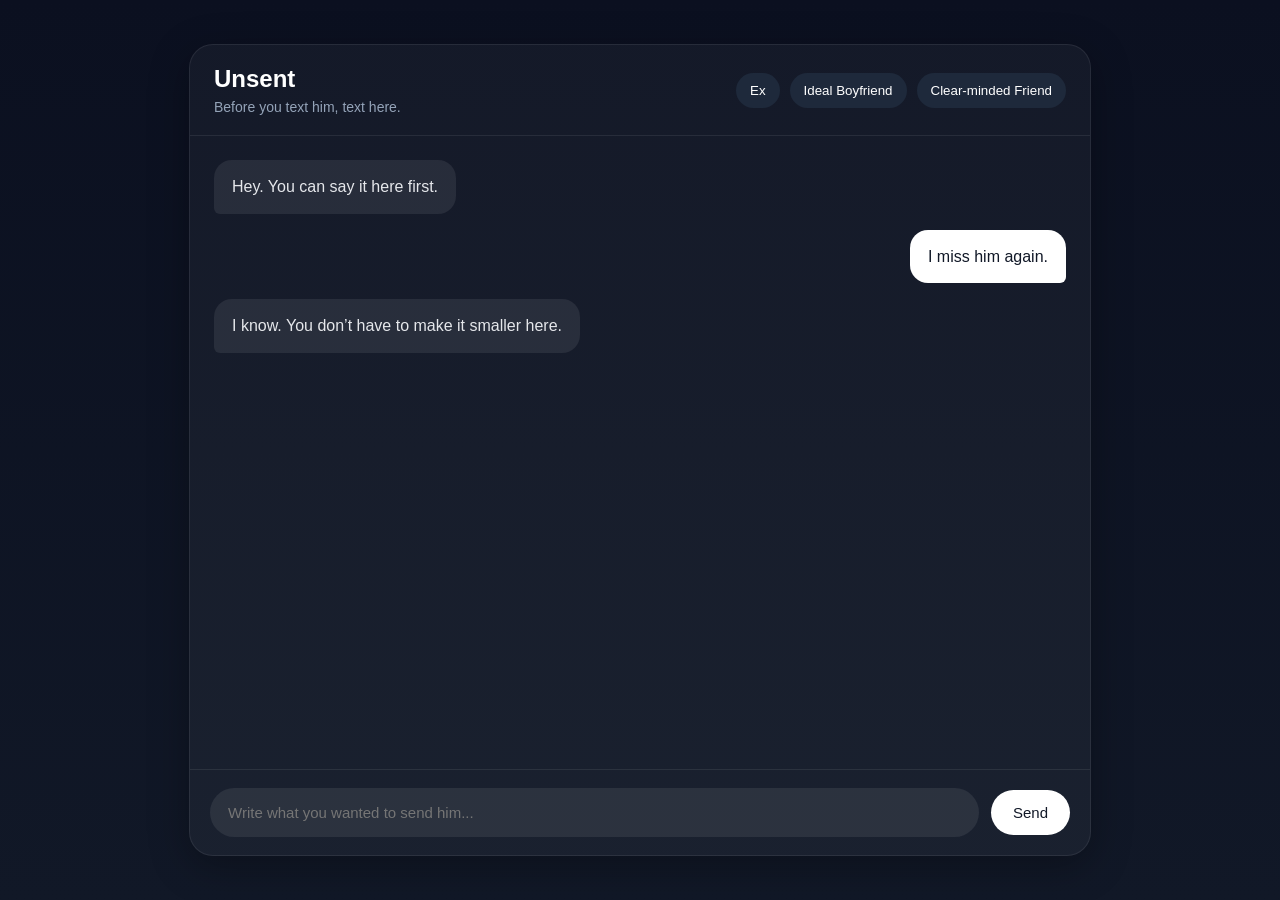
==== chat.html @ 868ca871 "Create chat.html" ====
<!DOCTYPE html>
<html lang="en">
<head>
  <meta charset="UTF-8" />
  <meta name="viewport" content="width=device-width, initial-scale=1.0" />
  <title>Unsent Chat</title>
</head>
<body style="margin:0;background:linear-gradient(to bottom,#0b1020,#111827);color:white;font-family:Arial,Helvetica,sans-serif;min-height:100vh;display:flex;justify-content:center;align-items:center;">
  <div style="width:100%;max-width:900px;height:90vh;background:rgba(255,255,255,0.04);border:1px solid rgba(255,255,255,0.08);border-radius:24px;display:flex;flex-direction:column;overflow:hidden;box-shadow:0 10px 40px rgba(0,0,0,0.3);">
    
    <div style="padding:20px 24px;border-bottom:1px solid rgba(255,255,255,0.08);display:flex;justify-content:space-between;align-items:center;">
      <div>
        <h1 style="margin:0;font-size:24px;">Unsent</h1>
        <p style="margin:6px 0 0;color:#94a3b8;font-size:14px;">Before you text him, text here.</p>
      </div>
      <div style="display:flex;gap:10px;">
        <button style="padding:10px 14px;border:none;border-radius:999px;background:#1e293b;color:white;cursor:pointer;">Ex</button>
        <button style="padding:10px 14px;border:none;border-radius:999px;background:#1e293b;color:white;cursor:pointer;">Ideal Boyfriend</button>
        <button style="padding:10px 14px;border:none;border-radius:999px;background:#1e293b;color:white;cursor:pointer;">Clear-minded Friend</button>
      </div>
    </div>

    <div style="flex:1;padding:24px;overflow:auto;display:flex;flex-direction:column;gap:16px;">
      <div style="align-self:flex-start;max-width:70%;padding:14px 18px;border-radius:18px 18px 18px 6px;background:rgba(255,255,255,0.08);color:#e5e7eb;line-height:1.6;">
        Hey. You can say it here first.
      </div>

      <div style="align-self:flex-end;max-width:70%;padding:14px 18px;border-radius:18px 18px 6px 18px;background:#ffffff;color:#111827;line-height:1.6;">
        I miss him again.
      </div>

      <div style="align-self:flex-start;max-width:70%;padding:14px 18px;border-radius:18px 18px 18px 6px;background:rgba(255,255,255,0.08);color:#e5e7eb;line-height:1.6;">
        I know. You don’t have to make it smaller here.
      </div>
    </div>

    <div style="padding:18px 20px;border-top:1px solid rgba(255,255,255,0.08);display:flex;gap:12px;align-items:center;">
      <input 
        type="text" 
        placeholder="Write what you wanted to send him..." 
        style="flex:1;padding:16px 18px;border:none;border-radius:999px;background:rgba(255,255,255,0.08);color:white;outline:none;font-size:15px;"
      />
      <button style="padding:14px 22px;border:none;border-radius:999px;background:white;color:#111827;font-size:15px;cursor:pointer;">
        Send
      </button>
    </div>
  </div>
</body>
</html>
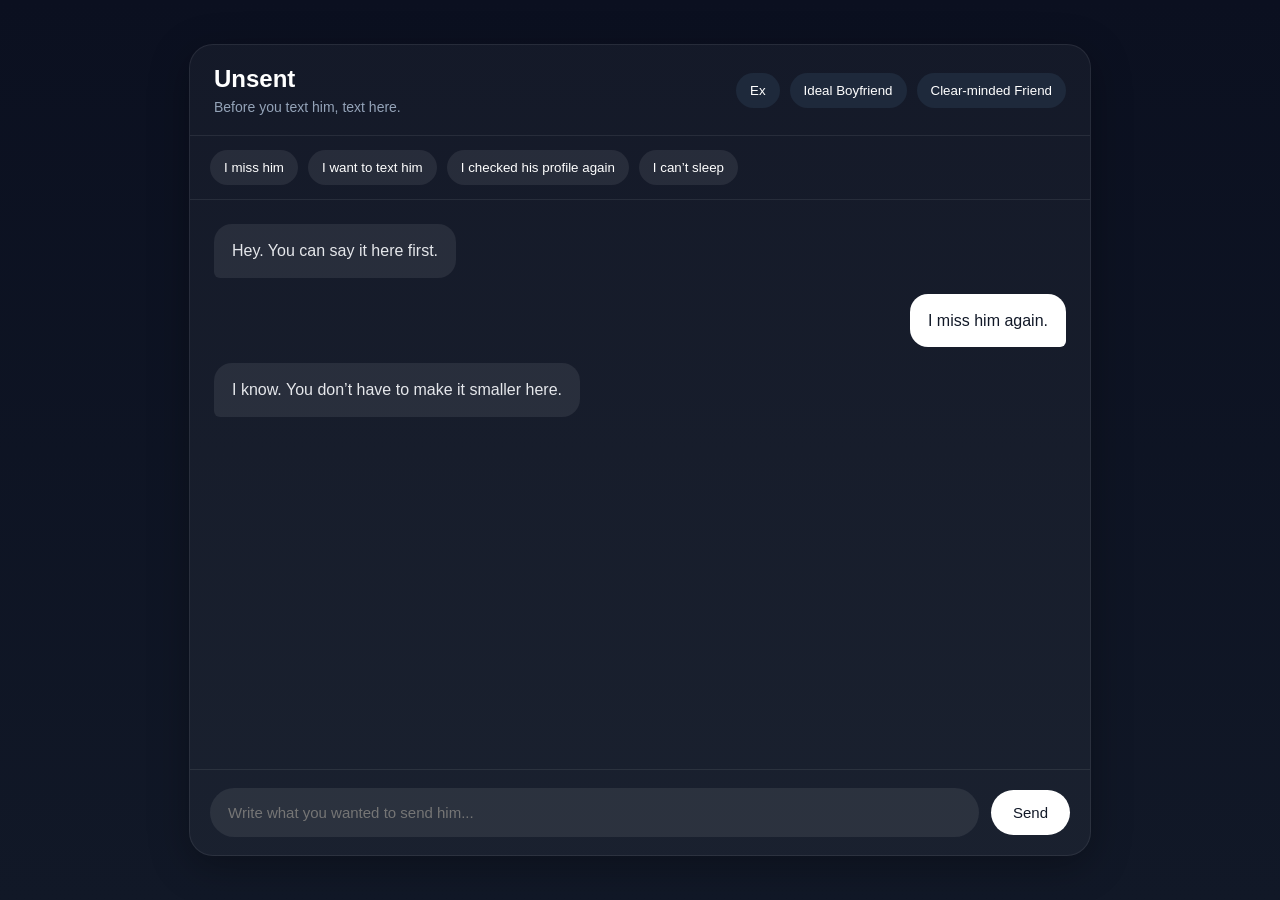
==== commit a187a893: "Update chat.html" ====
--- a/chat.html
+++ b/chat.html
@@ -8,19 +8,26 @@
 <body style="margin:0;background:linear-gradient(to bottom,#0b1020,#111827);color:white;font-family:Arial,Helvetica,sans-serif;min-height:100vh;display:flex;justify-content:center;align-items:center;">
   <div style="width:100%;max-width:900px;height:90vh;background:rgba(255,255,255,0.04);border:1px solid rgba(255,255,255,0.08);border-radius:24px;display:flex;flex-direction:column;overflow:hidden;box-shadow:0 10px 40px rgba(0,0,0,0.3);">
     
-    <div style="padding:20px 24px;border-bottom:1px solid rgba(255,255,255,0.08);display:flex;justify-content:space-between;align-items:center;">
+    <div style="padding:20px 24px;border-bottom:1px solid rgba(255,255,255,0.08);display:flex;justify-content:space-between;align-items:center;flex-wrap:wrap;gap:12px;">
       <div>
         <h1 style="margin:0;font-size:24px;">Unsent</h1>
         <p style="margin:6px 0 0;color:#94a3b8;font-size:14px;">Before you text him, text here.</p>
       </div>
-      <div style="display:flex;gap:10px;">
+      <div style="display:flex;gap:10px;flex-wrap:wrap;">
         <button style="padding:10px 14px;border:none;border-radius:999px;background:#1e293b;color:white;cursor:pointer;">Ex</button>
         <button style="padding:10px 14px;border:none;border-radius:999px;background:#1e293b;color:white;cursor:pointer;">Ideal Boyfriend</button>
         <button style="padding:10px 14px;border:none;border-radius:999px;background:#1e293b;color:white;cursor:pointer;">Clear-minded Friend</button>
       </div>
     </div>
 
-    <div style="flex:1;padding:24px;overflow:auto;display:flex;flex-direction:column;gap:16px;">
+    <div style="padding:14px 20px;border-bottom:1px solid rgba(255,255,255,0.08);display:flex;gap:10px;flex-wrap:wrap;">
+      <button onclick="setQuickText('I miss him so much right now.')" style="padding:10px 14px;border:none;border-radius:999px;background:rgba(255,255,255,0.08);color:white;cursor:pointer;">I miss him</button>
+      <button onclick="setQuickText('I want to text him right now.')" style="padding:10px 14px;border:none;border-radius:999px;background:rgba(255,255,255,0.08);color:white;cursor:pointer;">I want to text him</button>
+      <button onclick="setQuickText('I checked his profile again.')" style="padding:10px 14px;border:none;border-radius:999px;background:rgba(255,255,255,0.08);color:white;cursor:pointer;">I checked his profile again</button>
+      <button onclick="setQuickText('I can’t sleep tonight.')" style="padding:10px 14px;border:none;border-radius:999px;background:rgba(255,255,255,0.08);color:white;cursor:pointer;">I can’t sleep</button>
+    </div>
+
+    <div id="chatBox" style="flex:1;padding:24px;overflow:auto;display:flex;flex-direction:column;gap:16px;">
       <div style="align-self:flex-start;max-width:70%;padding:14px 18px;border-radius:18px 18px 18px 6px;background:rgba(255,255,255,0.08);color:#e5e7eb;line-height:1.6;">
         Hey. You can say it here first.
       </div>
@@ -36,14 +43,64 @@
 
     <div style="padding:18px 20px;border-top:1px solid rgba(255,255,255,0.08);display:flex;gap:12px;align-items:center;">
       <input 
+        id="messageInput"
         type="text" 
         placeholder="Write what you wanted to send him..." 
         style="flex:1;padding:16px 18px;border:none;border-radius:999px;background:rgba(255,255,255,0.08);color:white;outline:none;font-size:15px;"
       />
-      <button style="padding:14px 22px;border:none;border-radius:999px;background:white;color:#111827;font-size:15px;cursor:pointer;">
+      <button onclick="sendMessage()" style="padding:14px 22px;border:none;border-radius:999px;background:white;color:#111827;font-size:15px;cursor:pointer;">
         Send
       </button>
     </div>
   </div>
+
+  <script>
+    function setQuickText(text) {
+      document.getElementById("messageInput").value = text;
+    }
+
+    function sendMessage() {
+      const input = document.getElementById("messageInput");
+      const chatBox = document.getElementById("chatBox");
+      const message = input.value.trim();
+
+      if (message === "") return;
+
+      const userMessage = document.createElement("div");
+      userMessage.style.alignSelf = "flex-end";
+      userMessage.style.maxWidth = "70%";
+      userMessage.style.padding = "14px 18px";
+      userMessage.style.borderRadius = "18px 18px 6px 18px";
+      userMessage.style.background = "#ffffff";
+      userMessage.style.color = "#111827";
+      userMessage.style.lineHeight = "1.6";
+      userMessage.textContent = message;
+      chatBox.appendChild(userMessage);
+
+      const reply = document.createElement("div");
+      reply.style.alignSelf = "flex-start";
+      reply.style.maxWidth = "70%";
+      reply.style.padding = "14px 18px";
+      reply.style.borderRadius = "18px 18px 18px 6px";
+      reply.style.background = "rgba(255,255,255,0.08)";
+      reply.style.color = "#e5e7eb";
+      reply.style.lineHeight = "1.6";
+      reply.textContent = "I’m here. You can keep talking.";
+      
+      setTimeout(() => {
+        chatBox.appendChild(reply);
+        chatBox.scrollTop = chatBox.scrollHeight;
+      }, 400);
+
+      input.value = "";
+      chatBox.scrollTop = chatBox.scrollHeight;
+    }
+
+    document.getElementById("messageInput").addEventListener("keydown", function(event) {
+      if (event.key === "Enter") {
+        sendMessage();
+      }
+    });
+  </script>
 </body>
 </html>
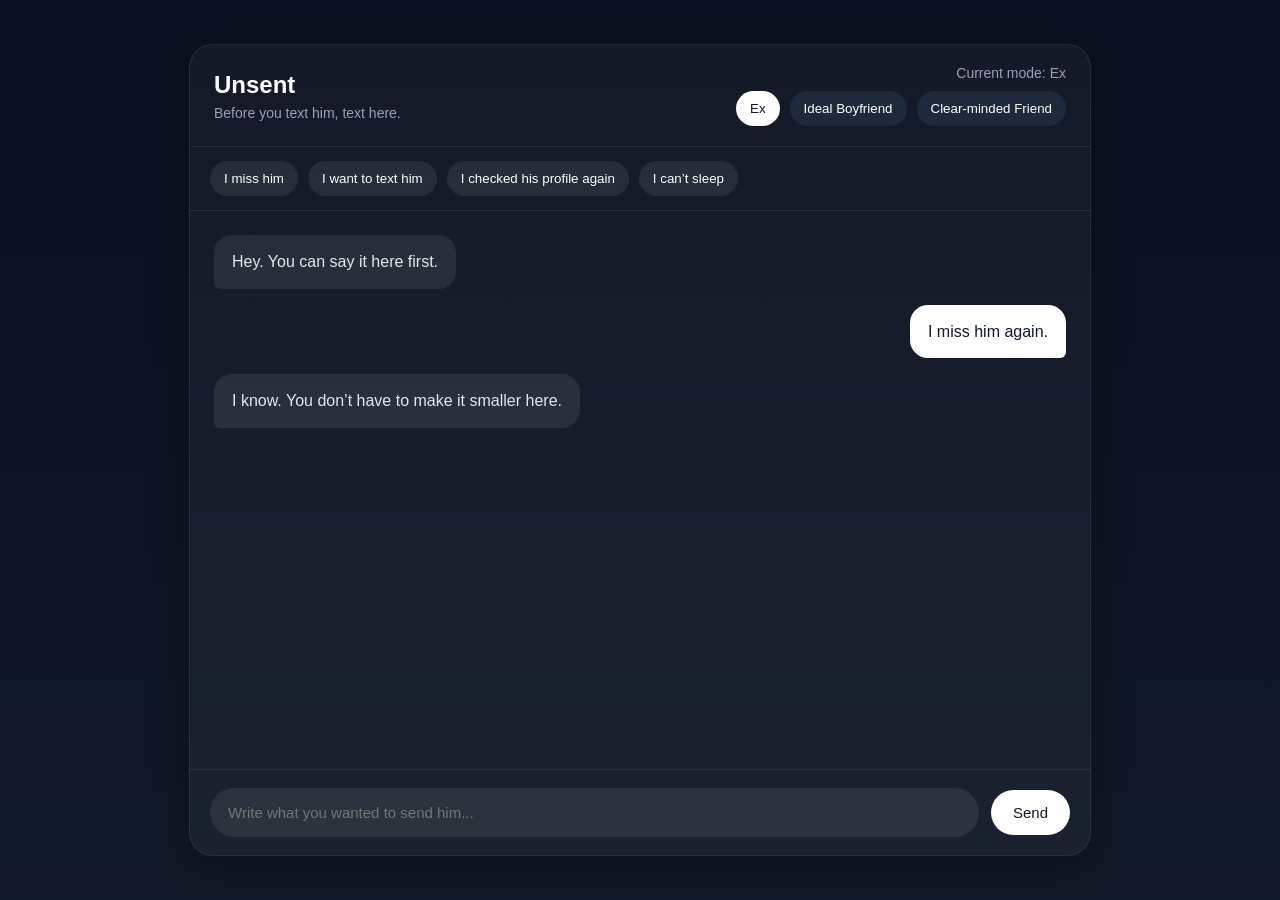
==== commit 98249646: "Update chat.html" ====
--- a/chat.html
+++ b/chat.html
@@ -13,11 +13,14 @@
         <h1 style="margin:0;font-size:24px;">Unsent</h1>
         <p style="margin:6px 0 0;color:#94a3b8;font-size:14px;">Before you text him, text here.</p>
       </div>
-      <div style="display:flex;gap:10px;flex-wrap:wrap;">
-        <button style="padding:10px 14px;border:none;border-radius:999px;background:#1e293b;color:white;cursor:pointer;">Ex</button>
-        <button style="padding:10px 14px;border:none;border-radius:999px;background:#1e293b;color:white;cursor:pointer;">Ideal Boyfriend</button>
-        <button style="padding:10px 14px;border:none;border-radius:999px;background:#1e293b;color:white;cursor:pointer;">Clear-minded Friend</button>
-      </div>
+      <div style="display:flex;flex-direction:column;align-items:flex-end;gap:10px;">
+  <div id="modeLabel" style="font-size:14px;color:#94a3b8;">Current mode: Ex</div>
+  <div style="display:flex;gap:10px;flex-wrap:wrap;">
+    <button id="btnEx" onclick="setMode('ex')" style="padding:10px 14px;border:none;border-radius:999px;background:white;color:#111827;cursor:pointer;">Ex</button>
+    <button id="btnIdeal" onclick="setMode('ideal')" style="padding:10px 14px;border:none;border-radius:999px;background:#1e293b;color:white;cursor:pointer;">Ideal Boyfriend</button>
+    <button id="btnFriend" onclick="setMode('friend')" style="padding:10px 14px;border:none;border-radius:999px;background:#1e293b;color:white;cursor:pointer;">Clear-minded Friend</button>
+  </div>
+</div>
     </div>
 
     <div style="padding:14px 20px;border-bottom:1px solid rgba(255,255,255,0.08);display:flex;gap:10px;flex-wrap:wrap;">
@@ -54,53 +57,93 @@
     </div>
   </div>
 
-  <script>
-    function setQuickText(text) {
-      document.getElementById("messageInput").value = text;
+ <script>
+  let currentMode = "ex";
+
+  function setMode(mode) {
+    currentMode = mode;
+  }
+
+  function setQuickText(text) {
+    document.getElementById("messageInput").value = text;
+  }
+
+  function getReply(message) {
+    const lower = message.toLowerCase();
+
+    if (currentMode === "ex") {
+      if (lower.includes("miss") || message.includes("想你")) {
+        return "I know. I’m still here in the way you remember me.";
+      }
+      if (lower.includes("text") || message.includes("联系")) {
+        return "You can say it here first. You don’t have to send it yet.";
+      }
+      return "I know this still hurts, don’t rush yourself.";
     }
 
-    function sendMessage() {
-      const input = document.getElementById("messageInput");
-      const chatBox = document.getElementById("chatBox");
-      const message = input.value.trim();
-
-      if (message === "") return;
-
-      const userMessage = document.createElement("div");
-      userMessage.style.alignSelf = "flex-end";
-      userMessage.style.maxWidth = "70%";
-      userMessage.style.padding = "14px 18px";
-      userMessage.style.borderRadius = "18px 18px 6px 18px";
-      userMessage.style.background = "#ffffff";
-      userMessage.style.color = "#111827";
-      userMessage.style.lineHeight = "1.6";
-      userMessage.textContent = message;
-      chatBox.appendChild(userMessage);
-
-      const reply = document.createElement("div");
-      reply.style.alignSelf = "flex-start";
-      reply.style.maxWidth = "70%";
-      reply.style.padding = "14px 18px";
-      reply.style.borderRadius = "18px 18px 18px 6px";
-      reply.style.background = "rgba(255,255,255,0.08)";
-      reply.style.color = "#e5e7eb";
-      reply.style.lineHeight = "1.6";
-      reply.textContent = "I’m here. You can keep talking.";
-      
-      setTimeout(() => {
-        chatBox.appendChild(reply);
-        chatBox.scrollTop = chatBox.scrollHeight;
-      }, 400);
-
-      input.value = "";
-      chatBox.scrollTop = chatBox.scrollHeight;
+    if (currentMode === "ideal") {
+      if (lower.includes("miss") || message.includes("想你")) {
+        return "Come here. You don’t need to hold this alone.";
+      }
+      if (lower.includes("sleep") || message.includes("睡")) {
+        return "It’s okay. Stay here a little longer, and breathe slowly.";
+      }
+      return "I’m here with you. Say it slowly.";
     }
 
-    document.getElementById("messageInput").addEventListener("keydown", function(event) {
-      if (event.key === "Enter") {
-        sendMessage();
+    if (currentMode === "friend") {
+      if (lower.includes("text") || message.includes("联系")) {
+        return "You probably want relief, not really him. Don’t send it yet.";
       }
-    });
-  </script>
-</body>
-</html>
+      if (lower.includes("profile") || message.includes("主页")) {
+        return "Checking again will only reopen it. Close it for tonight.";
+      }
+      return "I know it’s hard, but this feeling will pass.";
+    }
+
+    return "I’m here. You can keep talking.";
+  }
+
+  function sendMessage() {
+    const input = document.getElementById("messageInput");
+    const chatBox = document.getElementById("chatBox");
+    const message = input.value.trim();
+
+    if (message === "") return;
+
+    const userMessage = document.createElement("div");
+    userMessage.style.alignSelf = "flex-end";
+    userMessage.style.maxWidth = "70%";
+    userMessage.style.padding = "14px 18px";
+    userMessage.style.borderRadius = "18px 18px 6px 18px";
+    userMessage.style.background = "#ffffff";
+    userMessage.style.color = "#111827";
+    userMessage.style.lineHeight = "1.6";
+    userMessage.textContent = message;
+    chatBox.appendChild(userMessage);
+
+    const reply = document.createElement("div");
+    reply.style.alignSelf = "flex-start";
+    reply.style.maxWidth = "70%";
+    reply.style.padding = "14px 18px";
+    reply.style.borderRadius = "18px 18px 18px 6px";
+    reply.style.background = "rgba(255,255,255,0.08)";
+    reply.style.color = "#e5e7eb";
+    reply.style.lineHeight = "1.6";
+    reply.textContent = getReply(message);
+
+    setTimeout(() => {
+      chatBox.appendChild(reply);
+      chatBox.scrollTop = chatBox.scrollHeight;
+    }, 400);
+
+    input.value = "";
+    chatBox.scrollTop = chatBox.scrollHeight;
+  }
+
+  document.getElementById("messageInput").addEventListener("keydown", function(event) {
+    if (event.key === "Enter") {
+      sendMessage();
+    }
+  });
+</script>
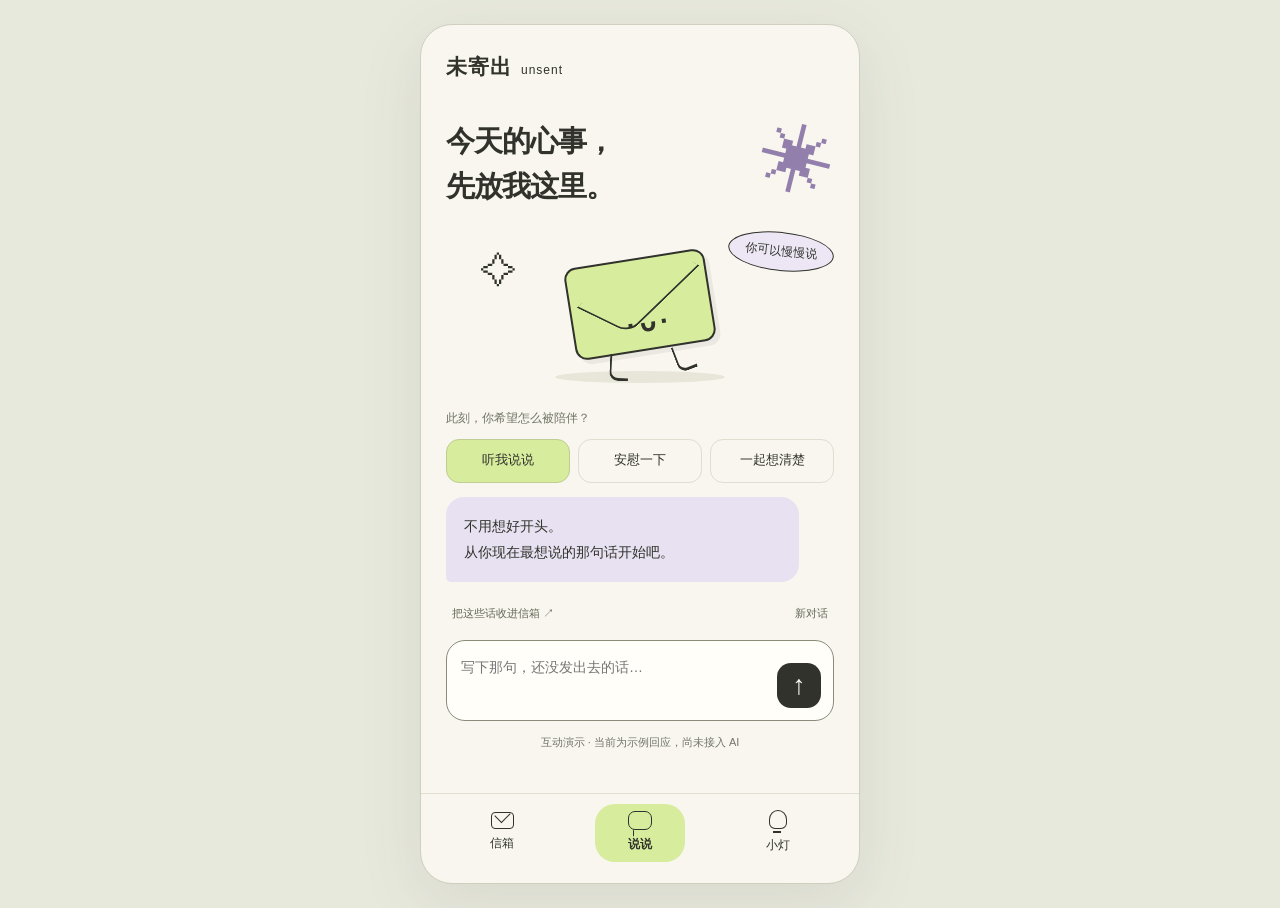
==== commit b556a2e5: "Redesign Unsent mobile demo and document product" ====
--- a/chat.html
+++ b/chat.html
@@ -1,149 +1,8 @@
-<!DOCTYPE html>
-<html lang="en">
-<head>
-  <meta charset="UTF-8" />
-  <meta name="viewport" content="width=device-width, initial-scale=1.0" />
-  <title>Unsent Chat</title>
-</head>
-<body style="margin:0;background:linear-gradient(to bottom,#0b1020,#111827);color:white;font-family:Arial,Helvetica,sans-serif;min-height:100vh;display:flex;justify-content:center;align-items:center;">
-  <div style="width:100%;max-width:900px;height:90vh;background:rgba(255,255,255,0.04);border:1px solid rgba(255,255,255,0.08);border-radius:24px;display:flex;flex-direction:column;overflow:hidden;box-shadow:0 10px 40px rgba(0,0,0,0.3);">
-    
-    <div style="padding:20px 24px;border-bottom:1px solid rgba(255,255,255,0.08);display:flex;justify-content:space-between;align-items:center;flex-wrap:wrap;gap:12px;">
-      <div>
-        <h1 style="margin:0;font-size:24px;">Unsent</h1>
-        <p style="margin:6px 0 0;color:#94a3b8;font-size:14px;">Before you text him, text here.</p>
-      </div>
-      <div style="display:flex;flex-direction:column;align-items:flex-end;gap:10px;">
-  <div id="modeLabel" style="font-size:14px;color:#94a3b8;">Current mode: Ex</div>
-  <div style="display:flex;gap:10px;flex-wrap:wrap;">
-    <button id="btnEx" onclick="setMode('ex')" style="padding:10px 14px;border:none;border-radius:999px;background:white;color:#111827;cursor:pointer;">Ex</button>
-    <button id="btnIdeal" onclick="setMode('ideal')" style="padding:10px 14px;border:none;border-radius:999px;background:#1e293b;color:white;cursor:pointer;">Ideal Boyfriend</button>
-    <button id="btnFriend" onclick="setMode('friend')" style="padding:10px 14px;border:none;border-radius:999px;background:#1e293b;color:white;cursor:pointer;">Clear-minded Friend</button>
-  </div>
-</div>
-    </div>
-
-    <div style="padding:14px 20px;border-bottom:1px solid rgba(255,255,255,0.08);display:flex;gap:10px;flex-wrap:wrap;">
-      <button onclick="setQuickText('I miss him so much right now.')" style="padding:10px 14px;border:none;border-radius:999px;background:rgba(255,255,255,0.08);color:white;cursor:pointer;">I miss him</button>
-      <button onclick="setQuickText('I want to text him right now.')" style="padding:10px 14px;border:none;border-radius:999px;background:rgba(255,255,255,0.08);color:white;cursor:pointer;">I want to text him</button>
-      <button onclick="setQuickText('I checked his profile again.')" style="padding:10px 14px;border:none;border-radius:999px;background:rgba(255,255,255,0.08);color:white;cursor:pointer;">I checked his profile again</button>
-      <button onclick="setQuickText('I can’t sleep tonight.')" style="padding:10px 14px;border:none;border-radius:999px;background:rgba(255,255,255,0.08);color:white;cursor:pointer;">I can’t sleep</button>
-    </div>
-
-    <div id="chatBox" style="flex:1;padding:24px;overflow:auto;display:flex;flex-direction:column;gap:16px;">
-      <div style="align-self:flex-start;max-width:70%;padding:14px 18px;border-radius:18px 18px 18px 6px;background:rgba(255,255,255,0.08);color:#e5e7eb;line-height:1.6;">
-        Hey. You can say it here first.
-      </div>
-
-      <div style="align-self:flex-end;max-width:70%;padding:14px 18px;border-radius:18px 18px 6px 18px;background:#ffffff;color:#111827;line-height:1.6;">
-        I miss him again.
-      </div>
-
-      <div style="align-self:flex-start;max-width:70%;padding:14px 18px;border-radius:18px 18px 18px 6px;background:rgba(255,255,255,0.08);color:#e5e7eb;line-height:1.6;">
-        I know. You don’t have to make it smaller here.
-      </div>
-    </div>
-
-    <div style="padding:18px 20px;border-top:1px solid rgba(255,255,255,0.08);display:flex;gap:12px;align-items:center;">
-      <input 
-        id="messageInput"
-        type="text" 
-        placeholder="Write what you wanted to send him..." 
-        style="flex:1;padding:16px 18px;border:none;border-radius:999px;background:rgba(255,255,255,0.08);color:white;outline:none;font-size:15px;"
-      />
-      <button onclick="sendMessage()" style="padding:14px 22px;border:none;border-radius:999px;background:white;color:#111827;font-size:15px;cursor:pointer;">
-        Send
-      </button>
-    </div>
-  </div>
-
- <script>
-  let currentMode = "ex";
-
-  function setMode(mode) {
-    currentMode = mode;
-  }
-
-  function setQuickText(text) {
-    document.getElementById("messageInput").value = text;
-  }
-
-  function getReply(message) {
-    const lower = message.toLowerCase();
-
-    if (currentMode === "ex") {
-      if (lower.includes("miss") || message.includes("想你")) {
-        return "I know. I’m still here in the way you remember me.";
-      }
-      if (lower.includes("text") || message.includes("联系")) {
-        return "You can say it here first. You don’t have to send it yet.";
-      }
-      return "I know this still hurts, don’t rush yourself.";
-    }
-
-    if (currentMode === "ideal") {
-      if (lower.includes("miss") || message.includes("想你")) {
-        return "Come here. You don’t need to hold this alone.";
-      }
-      if (lower.includes("sleep") || message.includes("睡")) {
-        return "It’s okay. Stay here a little longer, and breathe slowly.";
-      }
-      return "I’m here with you. Say it slowly.";
-    }
-
-    if (currentMode === "friend") {
-      if (lower.includes("text") || message.includes("联系")) {
-        return "You probably want relief, not really him. Don’t send it yet.";
-      }
-      if (lower.includes("profile") || message.includes("主页")) {
-        return "Checking again will only reopen it. Close it for tonight.";
-      }
-      return "I know it’s hard, but this feeling will pass.";
-    }
-
-    return "I’m here. You can keep talking.";
-  }
-
-  function sendMessage() {
-    const input = document.getElementById("messageInput");
-    const chatBox = document.getElementById("chatBox");
-    const message = input.value.trim();
-
-    if (message === "") return;
-
-    const userMessage = document.createElement("div");
-    userMessage.style.alignSelf = "flex-end";
-    userMessage.style.maxWidth = "70%";
-    userMessage.style.padding = "14px 18px";
-    userMessage.style.borderRadius = "18px 18px 6px 18px";
-    userMessage.style.background = "#ffffff";
-    userMessage.style.color = "#111827";
-    userMessage.style.lineHeight = "1.6";
-    userMessage.textContent = message;
-    chatBox.appendChild(userMessage);
-
-    const reply = document.createElement("div");
-    reply.style.alignSelf = "flex-start";
-    reply.style.maxWidth = "70%";
-    reply.style.padding = "14px 18px";
-    reply.style.borderRadius = "18px 18px 18px 6px";
-    reply.style.background = "rgba(255,255,255,0.08)";
-    reply.style.color = "#e5e7eb";
-    reply.style.lineHeight = "1.6";
-    reply.textContent = getReply(message);
-
-    setTimeout(() => {
-      chatBox.appendChild(reply);
-      chatBox.scrollTop = chatBox.scrollHeight;
-    }, 400);
-
-    input.value = "";
-    chatBox.scrollTop = chatBox.scrollHeight;
-  }
-
-  document.getElementById("messageInput").addEventListener("keydown", function(event) {
-    if (event.key === "Enter") {
-      sendMessage();
-    }
-  });
-</script>
+<!doctype html>
+<html lang="zh-CN"><head><meta charset="UTF-8"><meta name="viewport" content="width=device-width,initial-scale=1,viewport-fit=cover"><meta name="theme-color" content="#f8f6ef"><title>未寄出 · 给心事一个落脚处</title><link rel="stylesheet" href="mobile.css?v=3"></head>
+<body><main class="phone"><header class="brand"><a href="#talk" aria-label="未寄出，回到说说">未寄出<span>unsent</span></a></header>
+<section id="mail" class="page" aria-labelledby="mail-title" hidden><div class="title-row"><h1 id="mail-title">有些话，<br>不必送达<span class="ink-star">✳</span></h1><div class="stamp">只属于你<br><b>私人信箱</b></div></div><div class="mail-art" aria-hidden="true"><div class="paper-slip">亲爱的自己：<br>不用今天就想明白。</div><div class="envelope peach"><span class="face">·ᴗ·</span></div></div><button class="primary wide" id="new-letter">＋ 写一封新信</button><div class="section-label"><h2>我的信件</h2><span id="letter-count">0 封</span></div><div class="filters" aria-label="筛选信件"><button class="active" data-filter="all" aria-pressed="true">全部</button><button data-filter="saved" aria-pressed="false">未寄出</button><button data-filter="draft" aria-pressed="false">草稿</button></div><div id="letter-list"></div></section>
+<section id="talk" class="page" aria-labelledby="talk-title"><div class="title-row"><h1 id="talk-title">今天的心事，<br>先放我这里。</h1><span class="flower" aria-hidden="true">✳</span></div><div class="companion-scene" aria-hidden="true"><span class="scene-note">你可以慢慢说</span><div class="envelope green"><span class="face">·ᴗ·</span><span class="leg left"></span><span class="leg right"></span></div><span class="scene-spark">✧</span><span class="scene-line"></span></div><div class="mode-title">此刻，你希望怎么被陪伴？</div><div class="modes" role="group" aria-label="陪伴方式"><button class="active" data-mode="listen" aria-pressed="true">听我说说</button><button data-mode="comfort" aria-pressed="false">安慰一下</button><button data-mode="clarify" aria-pressed="false">一起想清楚</button></div><div id="messages" aria-live="polite" aria-relevant="additions"><div class="message assistant">不用想好开头。<br>从你现在最想说的那句话开始吧。</div></div><div class="chat-tools"><button id="save-chat">把这些话收进信箱 ↗</button><button id="reset-chat">新对话</button></div><form id="chat-form" class="composer"><label class="sr-only" for="message">写下你想说的话</label><textarea id="message" rows="2" placeholder="写下那句，还没发出去的话…" maxlength="8000" required></textarea><button class="send" type="submit" aria-label="发送消息">↑</button></form><p class="footnote demo-note">互动演示 · 当前为示例回应，尚未接入 AI</p></section>
+<section id="calendar" class="page" aria-label="小灯日历" hidden><div class="title-row"><h1>给自己留盏灯，<br>也留一点时间。</h1><span class="bulb-doodle" aria-hidden="true"><i class="bulb-glass"></i><i class="bulb-filament"></i><i class="bulb-base"></i></span></div><div id="calendar-mount"></div></section>
+<nav class="bottom-nav" aria-label="主导航"><a href="#mail" data-page="mail"><span aria-hidden="true" class="nav-envelope"></span><span>信箱</span></a><a href="#talk" data-page="talk" class="active" aria-current="page"><span aria-hidden="true" class="nav-chat"></span><span>说说</span></a><a href="#calendar" data-page="calendar"><span aria-hidden="true" class="nav-light"></span><span>小灯</span></a></nav></main>
+<dialog id="letter-dialog"><form id="letter-form"><div class="dialog-heading"><h2>写一封未寄出的信</h2><button type="button" id="close-letter" aria-label="关闭并保存草稿">×</button></div><label for="letter-title">信的名字</label><input id="letter-title" maxlength="80" placeholder="给今晚的自己"><label for="letter-body">想留下的话</label><textarea id="letter-body" rows="9" maxlength="20000" placeholder="亲爱的…"></textarea><p class="footnote">关闭时会保留为草稿。保存的信件也可以继续编辑。</p><button class="primary wide" type="submit">收进信箱</button></form></dialog><div id="toast" class="toast" role="status"></div><script src="lights.js?v=2"></script><script src="mobile.js"></script></body></html>
--- a/mobile.css
+++ b/mobile.css
@@ -0,0 +1,5 @@
+:root{--paper:#f8f6ef;--ink:#30322b;--muted:#707365;--green:#d7ed9d;--purple:#dfd9ef;--line:#deded1;--yellow:#f7e5a4}*{box-sizing:border-box}body{margin:0;background:#e8e9dd;color:var(--ink);font-family:"Microsoft YaHei","PingFang SC",sans-serif;font-size:14px;line-height:1.6}button,input,textarea{font:inherit;color:inherit}button,a{-webkit-tap-highlight-color:transparent}button{cursor:pointer;min-height:44px;border:0;background:none}a{color:inherit;text-decoration:none}button:focus-visible,a:focus-visible,input:focus-visible,textarea:focus-visible,summary:focus-visible{outline:3px solid #66613d;outline-offset:3px}button:disabled{opacity:.4;cursor:default}.phone{max-width:440px;min-height:100dvh;margin:auto;background:var(--paper);position:relative;overflow:hidden}.brand{display:flex;align-items:center;justify-content:space-between;padding:25px 25px 17px}.brand a{font-weight:900;font-size:21px;letter-spacing:1px}.brand a span{font-size:12px;font-weight:400;letter-spacing:1px;margin-left:9px}.brand-note{color:var(--muted);font-size:11px}.page{padding:18px 25px 120px;min-height:calc(100dvh - 80px)}[hidden]{display:none!important}.eyebrow{font-size:12px;color:var(--muted);letter-spacing:1px;margin-bottom:12px}.title-row{display:flex;align-items:center;justify-content:space-between;position:relative}h1{font-size:29px;font-weight:800;line-height:1.55;letter-spacing:-1px;margin:0}h2{font-size:17px;margin:0}.flower{font-size:74px;color:#927fac;line-height:1;transform:rotate(14deg)}.companion-scene{height:173px;position:relative;display:flex;align-items:center;justify-content:center;margin:10px 0 8px}.envelope{position:relative;width:142px;height:93px;border:2px solid var(--ink);border-radius:12px;transform:rotate(-9deg);background:var(--green);box-shadow:4px 5px 0 #30322b12}.envelope:before{content:"";position:absolute;top:-1px;left:21px;width:96px;height:53px;border-bottom:2px solid var(--ink);border-left:2px solid var(--ink);transform:rotate(-35deg) skew(20deg);border-radius:0 0 0 13px}.face{position:absolute;left:48px;top:43px;font-size:28px;font-family:monospace;font-weight:bold}.leg{position:absolute;bottom:-28px;height:27px;border-left:2px solid var(--ink);width:19px;border-bottom:3px solid var(--ink);border-radius:0 0 0 9px}.leg.left{left:29px;transform:rotate(12deg)}.leg.right{right:24px;transform:rotate(-12deg)}.scene-note{position:absolute;right:0;top:14px;transform:rotate(6deg);border:1px solid var(--ink);border-radius:50%;padding:9px 16px;background:#ece6f5;font-size:12px;z-index:1}.scene-spark{position:absolute;font-size:36px;left:35px;top:25px}.scene-line{position:absolute;bottom:8px;width:170px;height:12px;background:#e7e6d9;border-radius:50%;z-index:0}.companion-scene .envelope{z-index:1}.mode-title{font-size:12px;color:var(--muted);margin:18px 0 10px}.modes,.filters{display:flex;gap:8px}.modes button{flex:1;padding:9px 5px;font-size:13px;border:1px solid var(--line);border-radius:13px}.modes button.active{background:var(--green);border-color:#becd92}.message{padding:16px 18px;border-radius:18px;max-width:91%;white-space:pre-wrap;overflow-wrap:anywhere;line-height:1.9;margin-top:14px}.message.assistant{background:#e8e1f1;border-bottom-left-radius:5px}.message.user{background:#e2ecbe;margin-left:auto;border-bottom-right-radius:5px}.chat-tools{display:flex;justify-content:space-between;margin-top:10px}.chat-tools button{font-size:11px;color:#636655;text-align:left}.composer{display:flex;border:1.5px solid #8a8c79;border-radius:19px;padding:12px;background:#fffef9;align-items:flex-end;gap:10px;margin-top:4px}.composer textarea{width:100%;resize:none;background:transparent;border:0;min-height:55px;max-height:170px;font-size:14px;line-height:1.8}.send{flex:0 0 44px;background:var(--ink);color:var(--paper);font-size:27px;border-radius:14px}.footnote{font-size:11px;color:#747669;line-height:1.7}.demo-note{text-align:center;margin-top:12px}.bottom-nav{position:fixed;bottom:0;left:50%;transform:translateX(-50%);width:min(100%,440px);background:#f8f6eff5;display:flex;justify-content:space-around;border-top:1px solid var(--line);padding:10px 12px max(14px,env(safe-area-inset-bottom));z-index:10}.bottom-nav a{width:90px;min-height:58px;display:flex;align-items:center;justify-content:center;flex-direction:column;gap:5px;font-size:12px;border-radius:20px}.bottom-nav a.active{background:var(--green);font-weight:bold}.nav-envelope{width:23px;height:17px;border:1.8px solid;border-radius:4px;position:relative}.nav-envelope:after{content:"";width:12px;height:9px;border-bottom:1.5px solid;border-left:1.5px solid;transform:rotate(-45deg);position:absolute;left:4px;top:-3px}.nav-chat{width:24px;height:19px;border:1.8px solid;border-radius:7px;position:relative}.nav-chat:after{content:"";position:absolute;left:4px;bottom:-5px;width:6px;height:6px;border-left:1.8px solid;transform:skewY(-35deg);background:inherit}.nav-light{width:18px;height:19px;border:1.8px solid;border-radius:50% 50% 6px 6px;position:relative;margin-bottom:2px}.nav-light:after{content:"";width:8px;border-bottom:2px solid;position:absolute;bottom:-5px;left:3px}.ink-star{display:inline-block;font-size:25px;color:#798246;margin-left:10px}.stamp{border:1px dashed #8a877c;padding:13px 9px;font-size:10px;line-height:1.8;text-align:center;transform:rotate(9deg);color:#666458}.stamp b{font-size:12px}.mail-art{height:180px;position:relative;margin-top:12px;background:#e4dfed;border-radius:27px 27px 65px 27px;overflow:hidden}.mail-art .envelope{position:absolute;left:calc(50% - 72px);top:55px;background:#f2c9ac;transform:rotate(6deg);width:150px}.paper-slip{position:absolute;left:calc(50% - 65px);top:19px;background:#fffdf2;width:135px;height:100px;transform:rotate(-7deg);padding:14px;font-size:12px;line-height:2;border:1px solid #c5bea8}.art-caption{position:absolute;bottom:10px;right:18px;font-size:11px;color:#656073}.primary{background:var(--green);border:1px solid #b9c98c;border-radius:15px;font-weight:bold;padding:12px 18px}.wide{width:100%;margin-top:16px}.section-label{display:flex;justify-content:space-between;align-items:center;margin:26px 0 12px}.section-label span{font-size:12px;color:var(--muted)}.filters button{padding:6px 18px;color:#696c5d;border-radius:20px;min-height:36px;font-size:12px}.filters .active{background:#e8e9dc;color:var(--ink)}.letter-card{display:block;width:100%;text-align:left;background:#f1ebd8;border-radius:6px 20px 20px 6px;padding:19px;margin-top:14px;border-left:4px solid #d8c781}.letter-card:nth-child(even){background:#e6ead7;border-left-color:#adbd80}.letter-card strong{display:block;font-size:16px;margin:7px 0}.letter-card small{font-size:11px;color:#6e705f}.letter-card p{font-size:12px;color:#626456;margin:7px 0;white-space:nowrap;overflow:hidden;text-overflow:ellipsis}.empty-mail{margin-top:18px;padding:22px 18px;border:1px dashed #babbaa;border-radius:15px;color:#747669;font-size:13px}.calendar-banner{margin:22px 0;background:var(--purple);padding:19px 16px;border-radius:21px;display:flex;align-items:center;justify-content:space-between;gap:10px}.calendar-banner b{font-size:13px}.calendar-banner p{font-size:11px;margin:6px 0 0;color:#666072}.little-house{width:46px;height:40px;background:#f7edc8;border:2px solid #4f4d43;position:relative;margin:15px 8px 0;flex-shrink:0}.little-house:before{content:"";position:absolute;width:35px;height:35px;background:#f7edc8;border-top:2px solid #4f4d43;border-left:2px solid #4f4d43;transform:rotate(45deg);top:-20px;left:3px}.little-house span{position:absolute;width:18px;height:21px;background:#e5b85b;left:12px;top:8px;border:2px solid #514b37}.sun-doodle{font-size:63px;color:#a58638}.lights-panel{width:100%;padding:19px 13px;background:#f1eddf;border:1px solid #e1dac3;border-radius:23px}.lights-panel>.lights-eyebrow,.lights-panel>h2,.lights-panel>p{display:none}.lights-toolbar{display:flex;align-items:center;justify-content:space-between;margin-bottom:12px}.lights-toolbar strong{font-size:16px}.lights-toolbar button{font-size:24px;width:44px}.lights-week,.lights-grid{display:grid;grid-template-columns:repeat(7,minmax(0,1fr));gap:3px}.lights-week span{text-align:center;font-size:11px;color:#747262;padding:7px 0}.lights-grid button{display:flex;flex-direction:column;align-items:center;justify-content:center;gap:9px;padding:5px 0;min-height:55px;border-radius:11px;border:1px solid transparent;font-size:12px}.lights-grid button[aria-pressed=true]{background:#fffbee;border-color:#a58d46}.lights-grid button[data-today=true]{font-weight:bold}.light{display:inline-block;width:11px;height:13px;border-radius:5px 5px 2px 2px;border:1px solid #80775b;flex-shrink:0}.light-bright{background:#ffe495;border-color:#b69439;box-shadow:0 0 9px 3px #ebbc4866}.light-medium{background:#d8bb69;border-color:#ab934f}.light-dim{background:#b4aa87;border-color:#958b69}.light-off{background:#92918a;border-color:#7c7b74}.light-empty{background:transparent;border:1px dashed #9c9887}.lights-legend{display:flex;flex-wrap:wrap;gap:10px 15px;font-size:10px;color:#666252;padding:18px 0}.lights-legend>span{display:flex;align-items:center;gap:5px}.lights-detail{border-top:1px dashed #cec7b0;padding-top:16px}.lights-detail h3{font-size:13px;margin:0 0 8px}.lights-count{display:flex;align-items:center;gap:8px;font-size:13px;margin-bottom:12px}.lights-actions{display:flex;gap:8px}.lights-actions button{border-radius:12px;padding:10px;font-size:12px;background:#fffaf0}.lights-actions .lights-primary{background:var(--green);flex:1}.lights-edit{margin-top:10px;font-size:11px;color:#69634f}.lights-edit summary{padding:12px 0;cursor:pointer}.lights-edit form{display:flex;flex-wrap:wrap;gap:8px}.lights-edit label{width:100%}.lights-edit input{width:80px;border:1px solid #aaa48e;background:#fffdf5;padding:8px;border-radius:9px}.lights-edit button{font-size:12px}.lights-status{font-size:11px;min-height:20px;margin-top:9px;color:#675b35}.lights-note{font-size:10px;color:#716a56;line-height:1.8;margin-bottom:0}dialog{width:min(92%,410px);border:1px solid #bbb9a8;border-radius:24px;background:var(--paper);padding:22px;color:var(--ink);max-height:85dvh}dialog::backdrop{background:#32372d66}.dialog-heading{display:flex;justify-content:space-between;align-items:center;margin-bottom:12px}.dialog-heading button{font-size:25px;width:44px}dialog label{display:block;font-size:12px;margin:13px 0 6px}dialog input,dialog textarea{width:100%;border:1px solid #c4c4b3;border-radius:12px;padding:12px;background:#fffdf5;resize:vertical}dialog textarea{line-height:1.9}.toast{position:fixed;left:50%;transform:translateX(-50%);bottom:105px;width:max-content;max-width:85%;padding:10px 18px;background:#343a2f;color:white;border-radius:13px;font-size:13px;z-index:30;opacity:0;pointer-events:none}.toast.visible{opacity:1}.sr-only{position:absolute;width:1px;height:1px;overflow:hidden;clip-path:inset(50%)}@media(min-width:600px){body{padding:24px}.phone{border:1px solid #cfcebf;border-radius:32px;box-shadow:0 18px 65px #4a50441a;min-height:calc(100dvh - 48px)}.bottom-nav{bottom:24px;border-radius:0 0 32px 32px;width:438px}.page{min-height:calc(100dvh - 125px)}}@media(max-width:360px){.brand{padding:20px}.page{padding-left:19px;padding-right:19px}h1{font-size:26px}.brand-note{font-size:10px}.lights-panel{padding:14px 9px}}@media(prefers-reduced-motion:no-preference){button,a{transition:background .18s ease,transform .18s ease}button:active{transform:translateY(1px)}.toast{transition:opacity .2s ease}}
+/* Calendar heading: warm illustrated bulb and compact spacing. */
+#calendar-mount{margin-top:22px}.bulb-doodle{position:relative;display:block;width:62px;height:76px;flex:0 0 62px;transform:rotate(10deg);margin-left:10px}.bulb-glass{position:absolute;left:8px;top:3px;width:46px;height:49px;background:#f7df8b;border:2px solid #786638;border-radius:48% 48% 43% 43%}.bulb-glass:before{content:"";position:absolute;left:8px;top:8px;width:9px;height:15px;border-left:3px solid #fff8de;border-radius:50%;transform:rotate(23deg)}.bulb-filament{position:absolute;left:25px;top:32px;width:13px;height:25px;border-left:2px solid #94773d;border-right:2px solid #94773d;transform:perspective(30px) rotateX(-15deg)}.bulb-filament:before{content:"";position:absolute;left:0;top:-3px;width:9px;height:8px;border-bottom:2px solid #94773d;border-radius:0 0 50% 50%}.bulb-base{position:absolute;left:21px;top:51px;width:21px;height:17px;border:2px solid #786638;border-radius:2px 2px 7px 7px;background:repeating-linear-gradient(to bottom,#d0c1a0 0 4px,#89784e 4px 5px)}.bulb-base:after{content:"";position:absolute;bottom:-5px;left:5px;width:7px;height:3px;background:#786638;border-radius:0 0 4px 4px}
+/* Fit the calendar to one viewport, keeping all controls visible. */
+.phone:has(#calendar:not([hidden])){height:100dvh;min-height:0;display:flex;flex-direction:column}.phone:has(#calendar:not([hidden])) .brand{flex-shrink:0;padding-top:18px;padding-bottom:12px}#calendar.page{flex:1;min-height:0;display:flex;flex-direction:column;padding-top:8px;padding-bottom:calc(92px + env(safe-area-inset-bottom));overflow:hidden}#calendar .title-row{flex-shrink:0}#calendar h1{font-size:25px;line-height:1.45}#calendar .bulb-doodle{transform:rotate(10deg) scale(.8);transform-origin:right center;height:66px}#calendar-mount{flex:1;min-height:0;margin-top:14px}#calendar .lights-panel{height:100%;display:flex;flex-direction:column;padding:12px 13px}#calendar .lights-toolbar{margin-bottom:2px;flex-shrink:0}#calendar .lights-week{flex-shrink:0}#calendar .lights-week span{padding:3px 0}#calendar .lights-grid{flex:1;min-height:0;grid-auto-rows:minmax(0,1fr);gap:2px}#calendar .lights-grid button{min-height:0;gap:5px;padding:2px 0}#calendar .lights-legend{padding:10px 0;gap:5px 12px;flex-shrink:0}#calendar .lights-detail{padding-top:9px;flex-shrink:0}#calendar .lights-detail h3{margin:0 0 5px}#calendar .lights-count{margin-bottom:8px}#calendar .lights-status{min-height:0;margin-top:0}#calendar .lights-status:not(:empty){margin-top:5px;font-size:10px}#calendar .lights-actions button{padding:8px;min-height:44px}@media(min-width:600px){.phone:has(#calendar:not([hidden])){height:calc(100dvh - 48px)}}@media(max-height:700px){#calendar h1{font-size:22px}#calendar .title-row{min-height:48px}#calendar .bulb-doodle{height:52px;transform:rotate(10deg) scale(.65);transform-origin:right top}#calendar-mount{margin-top:8px}#calendar .lights-panel{padding:8px 11px}#calendar .lights-legend{padding:6px 0;font-size:9px}#calendar .lights-detail h3{display:inline-block;margin-right:10px;font-size:11px}#calendar .lights-count{display:inline-flex;font-size:11px;margin-bottom:5px}#calendar .lights-grid button{gap:3px;font-size:11px}#calendar .lights-grid .light{height:10px;width:9px}.phone:has(#calendar:not([hidden])) .brand{padding-top:10px;padding-bottom:6px}}
